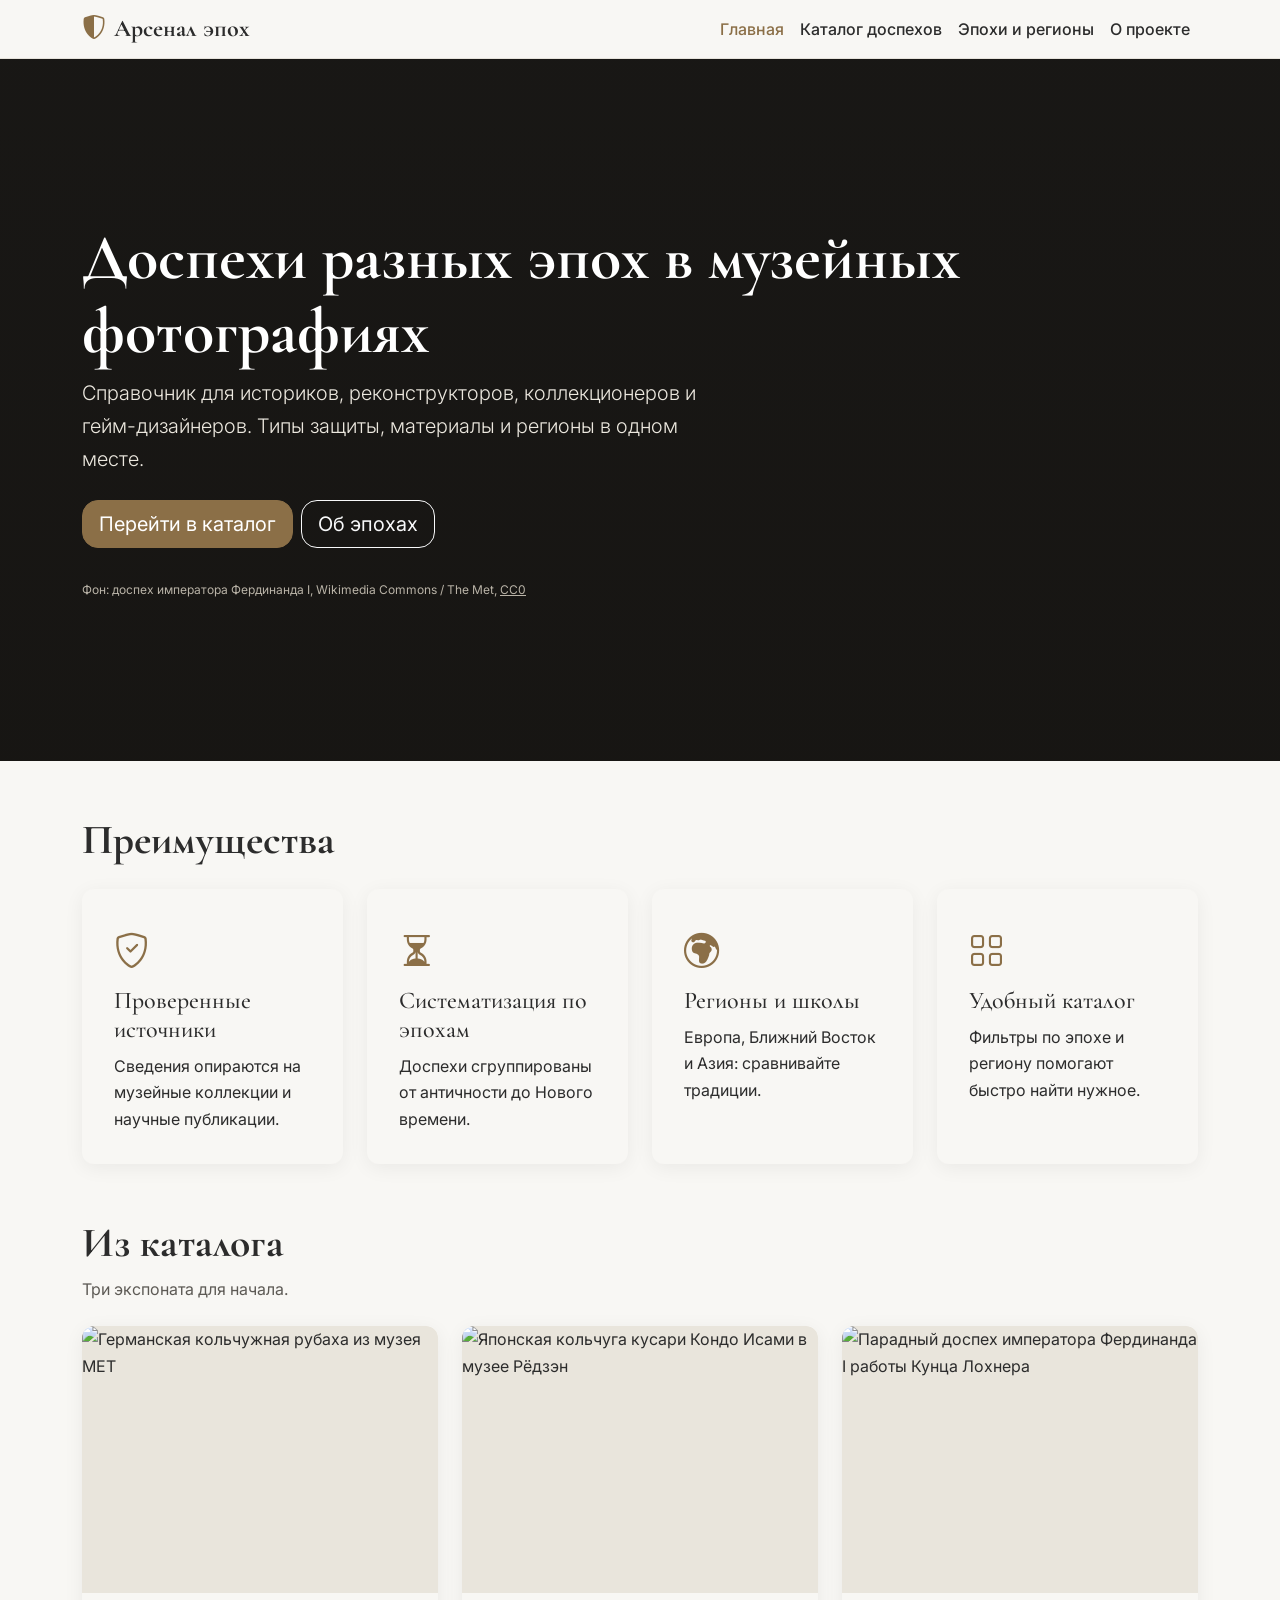
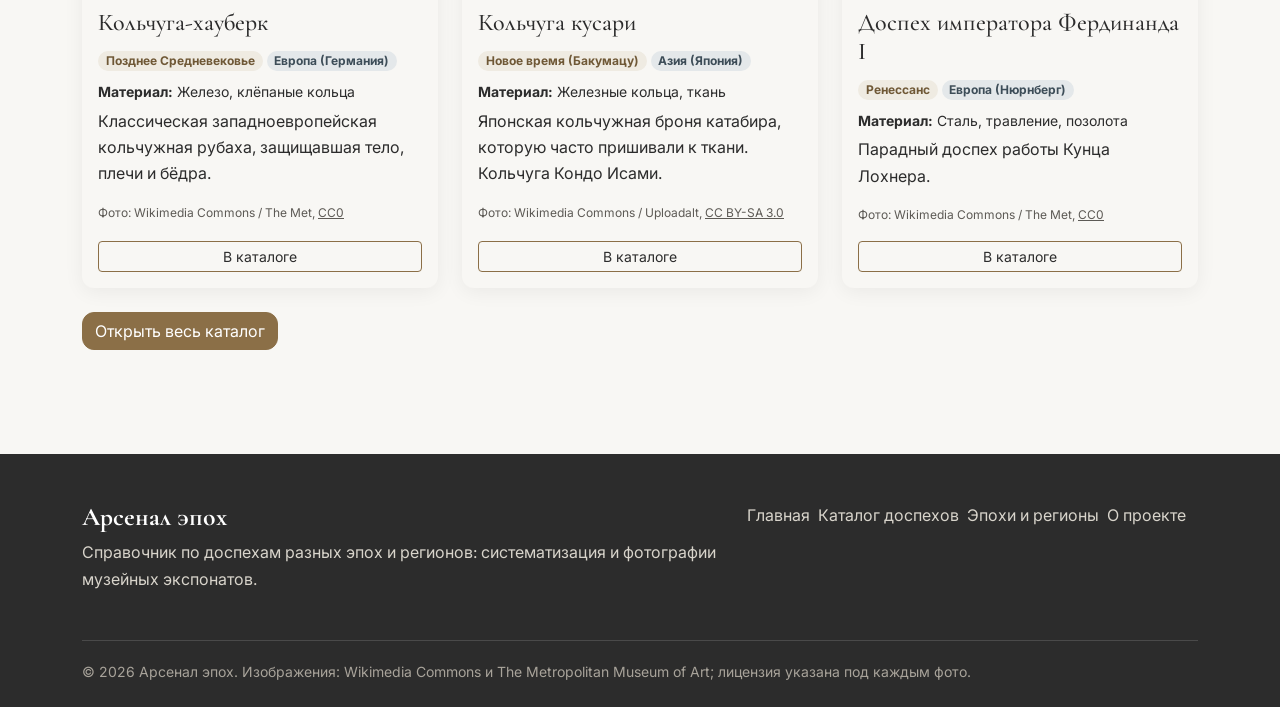
==== index.html @ 5a1cee08 "Initial commit" ====
<!DOCTYPE html>
<html lang="ru">
<head>
<meta charset="UTF-8"><meta name="viewport" content="width=device-width, initial-scale=1">
<title>Арсенал эпох — справочник по историческим доспехам</title>
<meta name="description" content="Справочник по доспехам разных эпох и регионов: каталог, периодизация и фотографии музейных экспонатов.">
<script>document.documentElement.classList.add("js")</script>
<link rel="icon" href="data:image/svg+xml,%3Csvg xmlns='http://www.w3.org/2000/svg' viewBox='0 0 64 64'%3E%3Crect width='64' height='64' rx='14' fill='%238b6f47'/%3E%3Cpath d='M32 10l18 6v14c0 12-8 20-18 24C22 50 14 42 14 30V16z' fill='%23fff'/%3E%3C/svg%3E">
<meta property="og:type" content="website"><meta property="og:locale" content="ru_RU"><meta property="og:site_name" content="Арсенал эпох">
<meta property="og:title" content="Арсенал эпох — справочник по историческим доспехам"><meta property="og:description" content="Справочник по доспехам разных эпох и регионов: каталог, периодизация и фотографии музейных экспонатов.">
<meta property="og:image" content="https://commons.wikimedia.org/wiki/Special:FilePath/Armor_of_Emperor_Ferdinand_I_(1503%E2%80%931564)_MET_96543.jpg?width=1200">
<link href="https://cdn.jsdelivr.net/npm/bootstrap@5.3.3/dist/css/bootstrap.min.css" rel="stylesheet">
<link href="https://cdn.jsdelivr.net/npm/bootstrap-icons@1.11.3/font/bootstrap-icons.css" rel="stylesheet">
<link rel="preconnect" href="https://fonts.googleapis.com"><link rel="preconnect" href="https://fonts.gstatic.com" crossorigin>
<link href="https://fonts.googleapis.com/css2?family=Cormorant+Garamond:wght@600;700&family=Inter:wght@400;500;600&display=swap" rel="stylesheet">
<link href="css/style.css" rel="stylesheet">
</head>
<body>
<a class="skip" href="#main">К содержимому</a>
<header class="sticky-top">
<nav class="navbar navbar-expand-md site-nav" aria-label="Основное меню"><div class="container">
<a class="navbar-brand d-flex align-items-center gap-2" href="index.html"><i class="bi bi-shield-shaded" aria-hidden="true"></i>Арсенал эпох</a>
<button class="navbar-toggler" type="button" data-bs-toggle="collapse" data-bs-target="#nav" aria-controls="nav" aria-expanded="false" aria-label="Открыть меню"><span class="navbar-toggler-icon"></span></button>
<div class="collapse navbar-collapse" id="nav"><ul class="navbar-nav ms-auto"><li class="nav-item"><a class="nav-link active" href="index.html" aria-current="page">Главная</a></li><li class="nav-item"><a class="nav-link" href="catalog.html">Каталог доспехов</a></li><li class="nav-item"><a class="nav-link" href="epochs.html">Эпохи и регионы</a></li><li class="nav-item"><a class="nav-link" href="about.html">О проекте</a></li></ul></div>
</div></nav></header>
<main id="main">

<section class="hero" style="--hero-img:url('https://commons.wikimedia.org/wiki/Special:FilePath/Armor_of_Emperor_Ferdinand_I_(1503%E2%80%931564)_MET_96543.jpg?width=1600')" aria-labelledby="h"><div class="container py-5">
<h1 id="h">Доспехи разных эпох в музейных фотографиях</h1>
<p class="lead mb-4">Справочник для историков, реконструкторов, коллекционеров и гейм-дизайнеров. Типы защиты, материалы и регионы в одном месте.</p>
<a class="btn btn-primary btn-lg me-2 mb-2" href="catalog.html">Перейти в каталог</a><a class="btn btn-outline-light btn-lg mb-2" href="epochs.html">Об эпохах</a>
<p class="credit mt-4 mb-0">Фон: доспех императора Фердинанда I, Wikimedia Commons / The Met, <a href="https://creativecommons.org/publicdomain/zero/1.0/deed.ru" target="_blank" rel="noopener">CC0</a></p></div></section>
<section class="section" aria-labelledby="adv"><div class="container"><h2 id="adv" class="mb-4">Преимущества</h2><div class="row g-4"><div class="col-md-3 reveal"><div class="card armor-card h-100 p-3"><div class="card-body"><i class="bi bi-shield-check icon-box" aria-hidden="true"></i><h3 class="h4 mt-2">Проверенные источники</h3><p class="mb-0">Сведения опираются на музейные коллекции и научные публикации.</p></div></div></div><div class="col-md-3 reveal"><div class="card armor-card h-100 p-3"><div class="card-body"><i class="bi bi-hourglass-split icon-box" aria-hidden="true"></i><h3 class="h4 mt-2">Систематизация по эпохам</h3><p class="mb-0">Доспехи сгруппированы от античности до Нового времени.</p></div></div></div><div class="col-md-3 reveal"><div class="card armor-card h-100 p-3"><div class="card-body"><i class="bi bi-globe-europe-africa icon-box" aria-hidden="true"></i><h3 class="h4 mt-2">Регионы и школы</h3><p class="mb-0">Европа, Ближний Восток и Азия: сравнивайте традиции.</p></div></div></div><div class="col-md-3 reveal"><div class="card armor-card h-100 p-3"><div class="card-body"><i class="bi bi-grid icon-box" aria-hidden="true"></i><h3 class="h4 mt-2">Удобный каталог</h3><p class="mb-0">Фильтры по эпохе и региону помогают быстро найти нужное.</p></div></div></div></div></div></section>
<section class="section pt-0" aria-labelledby="ann"><div class="container"><h2 id="ann">Из каталога</h2><p class="lead-muted mb-4">Три экспоната для начала.</p>
<div class="row row-cols-1 row-cols-md-2 row-cols-lg-3 g-4"><div class="col reveal" data-epoch="late" data-region="europe"><article class="card armor-card h-100">
<img src="https://commons.wikimedia.org/wiki/Special:FilePath/Shirt_of_Mail_MET_DP334282.jpg?width=800" class="card-img-top" alt="Германская кольчужная рубаха из музея МЕТ" loading="lazy">
<div class="card-body d-flex flex-column"><h3 class="h4 card-title">Кольчуга-хауберк</h3>
<div class="mb-2"><span class="badge badge-epoch">Позднее Средневековье</span> <span class="badge badge-region">Европа (Германия)</span></div>
<p class="small mb-1"><strong>Материал:</strong> Железо, клёпаные кольца</p><p class="card-text">Классическая западноевропейская кольчужная рубаха, защищавшая тело, плечи и бёдра.</p>
<p class="credit">Фото: Wikimedia Commons / The Met, <a href="https://creativecommons.org/publicdomain/zero/1.0/deed.ru" target="_blank" rel="noopener">CC0</a></p><a class="btn btn-outline-secondary btn-sm mt-auto" href="catalog.html">В каталоге</a></div></article></div><div class="col reveal" data-epoch="modern" data-region="asia"><article class="card armor-card h-100">
<img src="https://commons.wikimedia.org/wiki/Special:FilePath/Coat_of_mail_of_Kondo_Isami.jpg?width=800" class="card-img-top" alt="Японская кольчуга кусари Кондо Исами в музее Рёдзэн" loading="lazy">
<div class="card-body d-flex flex-column"><h3 class="h4 card-title">Кольчуга кусари</h3>
<div class="mb-2"><span class="badge badge-epoch">Новое время (Бакумацу)</span> <span class="badge badge-region">Азия (Япония)</span></div>
<p class="small mb-1"><strong>Материал:</strong> Железные кольца, ткань</p><p class="card-text">Японская кольчужная броня катабира, которую часто пришивали к ткани. Кольчуга Кондо Исами.</p>
<p class="credit">Фото: Wikimedia Commons / Uploadalt, <a href="https://creativecommons.org/licenses/by-sa/3.0/deed.ru" target="_blank" rel="noopener">CC BY-SA 3.0</a></p><a class="btn btn-outline-secondary btn-sm mt-auto" href="catalog.html">В каталоге</a></div></article></div><div class="col reveal" data-epoch="renaiss" data-region="europe"><article class="card armor-card h-100">
<img src="https://commons.wikimedia.org/wiki/Special:FilePath/Armor_of_Emperor_Ferdinand_I_(1503%E2%80%931564)_MET_96543.jpg?width=800" class="card-img-top" alt="Парадный доспех императора Фердинанда I работы Кунца Лохнера" loading="lazy">
<div class="card-body d-flex flex-column"><h3 class="h4 card-title">Доспех императора Фердинанда I</h3>
<div class="mb-2"><span class="badge badge-epoch">Ренессанс</span> <span class="badge badge-region">Европа (Нюрнберг)</span></div>
<p class="small mb-1"><strong>Материал:</strong> Сталь, травление, позолота</p><p class="card-text">Парадный доспех работы Кунца Лохнера.</p>
<p class="credit">Фото: Wikimedia Commons / The Met, <a href="https://creativecommons.org/publicdomain/zero/1.0/deed.ru" target="_blank" rel="noopener">CC0</a></p><a class="btn btn-outline-secondary btn-sm mt-auto" href="catalog.html">В каталоге</a></div></article></div></div>
<a class="btn btn-primary mt-4" href="catalog.html">Открыть весь каталог</a></div></section>
</main>
<footer class="site-footer"><div class="container">
<div class="row g-4"><div class="col-md-7"><h2>Арсенал эпох</h2><p>Справочник по доспехам разных эпох и регионов: систематизация и фотографии музейных экспонатов.</p></div>
<div class="col-md-5"><nav aria-label="Меню в подвале"><ul class="list-inline"><li class="list-inline-item"><a href="index.html">Главная</a></li><li class="list-inline-item"><a href="catalog.html">Каталог доспехов</a></li><li class="list-inline-item"><a href="epochs.html">Эпохи и регионы</a></li><li class="list-inline-item"><a href="about.html">О проекте</a></li></ul></nav></div></div>
<p class="copyright mb-0">© 2026 Арсенал эпох. Изображения: Wikimedia Commons и The Metropolitan Museum of Art; лицензия указана под каждым фото.</p>
</div></footer>
<button type="button" class="back-to-top" id="toTop"><i class="bi bi-arrow-up" aria-hidden="true"></i><span>Наверх</span></button>
<script src="https://cdn.jsdelivr.net/npm/bootstrap@5.3.3/dist/js/bootstrap.bundle.min.js"></script>
<script src="js/main.js"></script>
</body>
</html>
---- css/style.css ----
/* ===== Bootstrap variables override ===== */
:root{
--bs-body-bg:#f8f7f4;--bs-body-color:#2c2c2c;--bs-primary:#8b6f47;--bs-primary-rgb:139,111,71;
--bs-link-color:#6f5836;--bs-link-hover-color:#8b6f47;--bs-border-radius:.75rem;--bs-border-radius-lg:1rem;
--bs-body-font-family:'Inter',system-ui,sans-serif;--bs-secondary-color:#5d5a55;
--font-head:'Cormorant Garamond',Georgia,serif;--bronze-dark:#6f5836}
.btn-primary{--bs-btn-bg:#8b6f47;--bs-btn-border-color:#8b6f47;--bs-btn-hover-bg:#6f5836;--bs-btn-hover-border-color:#6f5836;--bs-btn-active-bg:#5e4a2d;--bs-btn-active-border-color:#5e4a2d;--bs-btn-disabled-bg:#8b6f47}
.btn-outline-secondary{--bs-btn-color:#2c2c2c;--bs-btn-border-color:#8b6f47;--bs-btn-hover-bg:#8b6f47;--bs-btn-hover-border-color:#8b6f47;--bs-btn-hover-color:#fff}

/* ===== Global ===== */
body{line-height:1.65}
h1,h2,h3,.h1,.h2,.h3,.navbar-brand,.modal-title{font-family:var(--font-head);font-weight:700;line-height:1.15}
h1{font-size:clamp(2.4rem,6vw,4rem)}h2{font-size:clamp(1.9rem,4vw,2.6rem)}
.section{padding:3.5rem 0}
.lead-muted{color:var(--bs-secondary-color);max-width:60ch}
:focus-visible{outline:3px solid var(--bs-primary)!important;outline-offset:2px}
.skip{position:absolute;left:-999px;top:0;z-index:2000;background:#2c2c2c;color:#fff;padding:.6rem 1rem}.skip:focus{left:0}

/* ===== Navbar ===== */
.site-nav{background:rgba(248,247,244,.95);backdrop-filter:blur(8px);border-bottom:1px solid #e6e2da}
.navbar-brand{font-size:1.5rem;color:#2c2c2c}.navbar-brand i{color:var(--bs-primary)}
.site-nav .nav-link{color:#2c2c2c;font-weight:500}
.site-nav .nav-link:hover,.site-nav .nav-link.active{color:var(--bs-primary)}

/* ===== Footer ===== */
.site-footer{background:#2c2c2c;color:#d8d4cb;padding:3rem 0 1.5rem;margin-top:3rem}
.site-footer h2{color:#fff;font-size:1.6rem}.site-footer a{color:#d8d4cb;text-decoration:none}.site-footer a:hover{color:#fff;text-decoration:underline}
.site-footer .copyright{border-top:1px solid #4a4a4a;margin-top:2rem;padding-top:1.2rem;font-size:.875rem;color:#a8a39a}

/* ===== Components ===== */
.armor-card{border:0;box-shadow:0 4px 20px rgba(0,0,0,.06);transition:transform .2s ease,box-shadow .2s ease;overflow:hidden}
.armor-card:hover{transform:translateY(-4px);box-shadow:0 10px 30px rgba(0,0,0,.12)}
.armor-card .card-img-top{aspect-ratio:4/3;object-fit:cover;object-position:center 20%;background:#e9e5dc}
.credit{font-size:.75rem;color:var(--bs-secondary-color)}
.credit a{color:inherit;text-decoration:underline}
.badge.badge-epoch{background:#efebe2;color:var(--bronze-dark)}
.badge.badge-region{background:#e4e8ea;color:#3d4d58}
.icon-box{font-size:2.2rem;color:var(--bs-primary)}
.js .reveal{opacity:0;transform:translateY(20px);transition:opacity .7s,transform .7s}
.js .reveal.visible{opacity:1;transform:none}
[hidden]{display:none!important}
.modal-content{background:#fbfaf7;border:0;border-radius:var(--bs-border-radius-lg)}
.modal-header{border-bottom:1px solid #e6e2da}.modal-title{font-size:1.8rem;color:var(--bronze-dark)}
.modal-footer{border-top:1px solid #e6e2da}
.modal-img{width:100%;max-height:360px;object-fit:cover;object-position:center 20%;border-radius:var(--bs-border-radius)}
@media (prefers-reduced-motion:reduce){.js .reveal{opacity:1;transform:none;transition:none}.armor-card{transition:none}.back-to-top{transition:none}html{scroll-behavior:auto!important}}

/* ===== Page: Index ===== */
.hero{color:#fff;min-height:78vh;display:flex;align-items:center;background:linear-gradient(rgba(20,18,15,.68),rgba(20,18,15,.78)),var(--hero-img) center 20%/cover #222}
.hero p.lead{max-width:55ch;color:#ece8df}.hero .credit{color:#b9b3a7}

/* ===== Page: Catalog ===== */
.empty{display:none}

/* ===== Page: Epochs ===== */
.epochs-table{background:#fff;border-radius:var(--bs-border-radius);overflow:hidden;box-shadow:0 4px 20px rgba(0,0,0,.06)}
.epochs-table thead th{background:#efebe2;white-space:nowrap}
.epochs-table td,.epochs-table th{padding:1rem 1.1rem}

/* ===== Page: About ===== */
.prose{max-width:68ch}

/* ===== Back to top ===== */
.back-to-top{position:fixed;right:max(1rem,env(safe-area-inset-right));bottom:max(1rem,env(safe-area-inset-bottom));z-index:1030;display:inline-flex;align-items:center;gap:.4rem;
background:var(--bronze-dark);color:#fff;border:0;border-radius:999px;padding:.65rem 1.1rem;font-weight:600;font-size:.95rem;box-shadow:0 6px 20px rgba(0,0,0,.25);
opacity:0;visibility:hidden;transform:translateY(10px);transition:opacity .25s,transform .25s,visibility .25s,background .2s}
.back-to-top.show{opacity:1;visibility:visible;transform:none}
.back-to-top:hover{background:#5e4a2d}
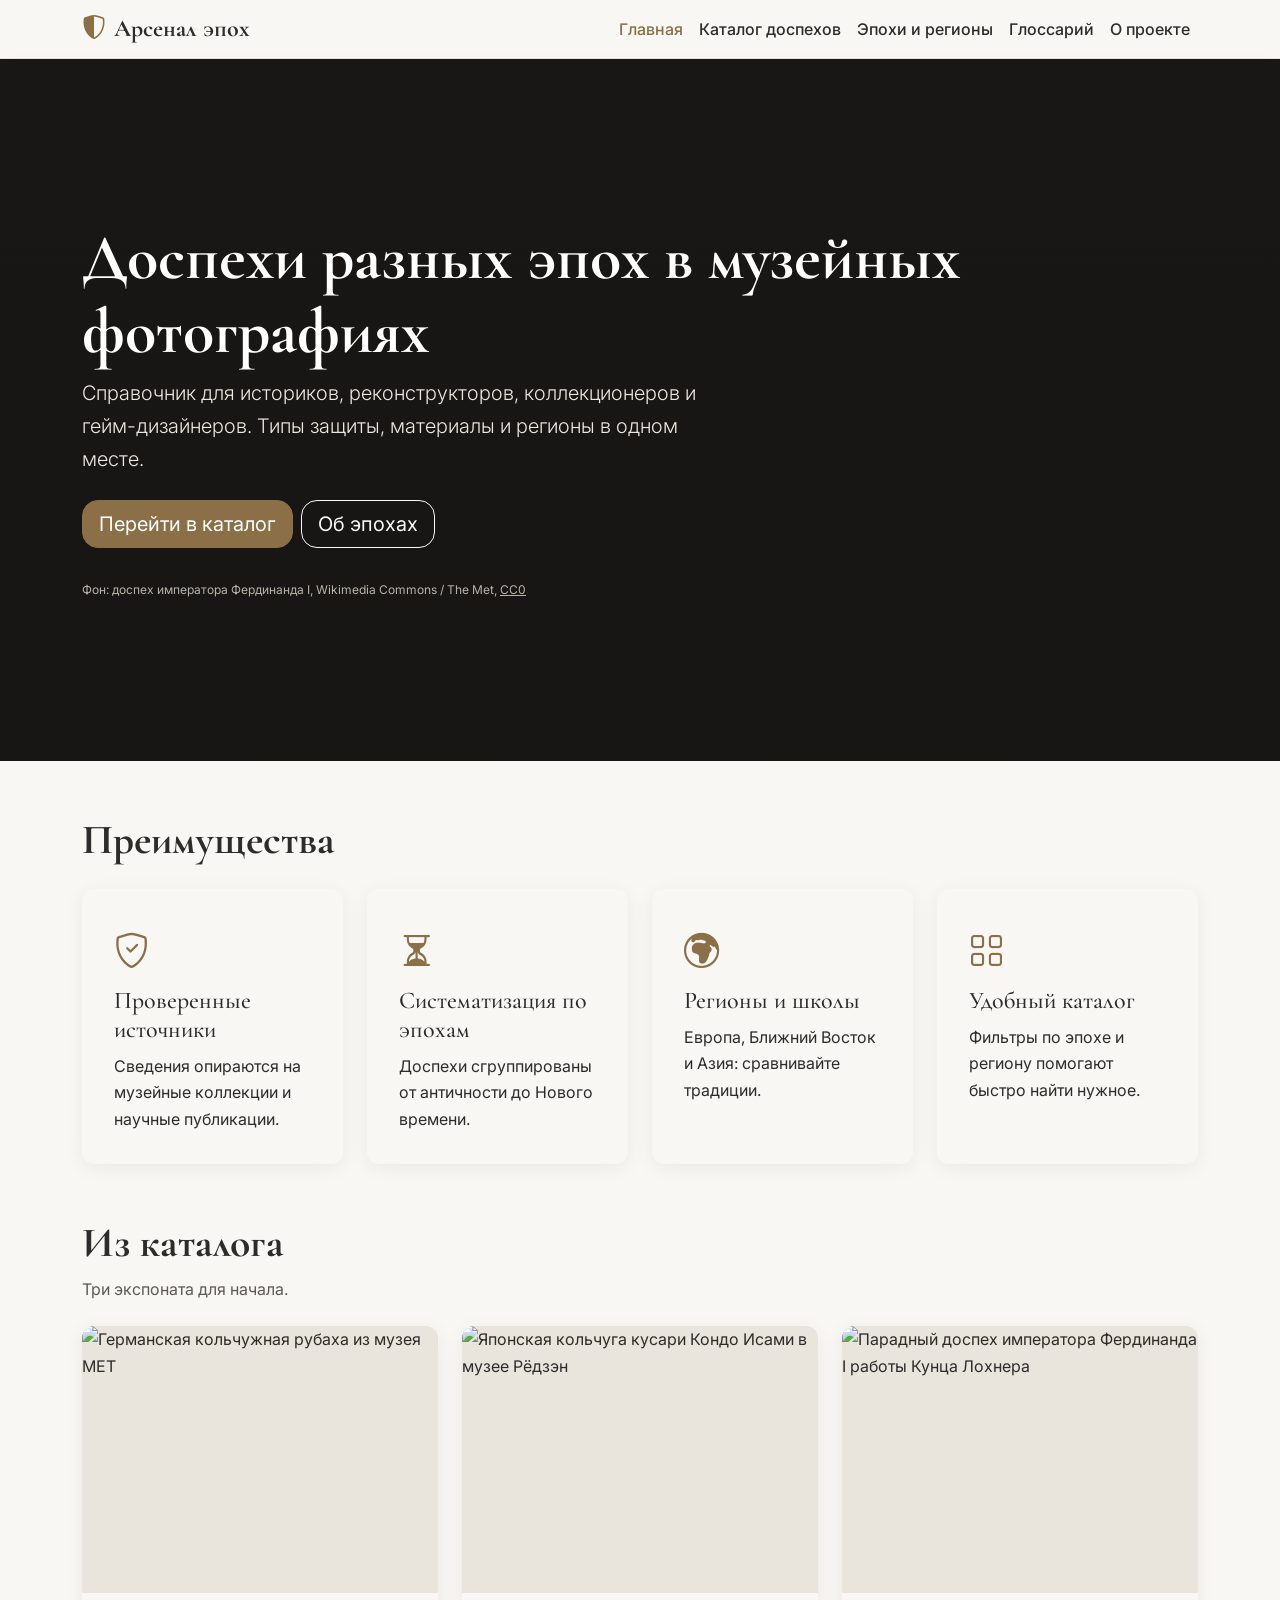
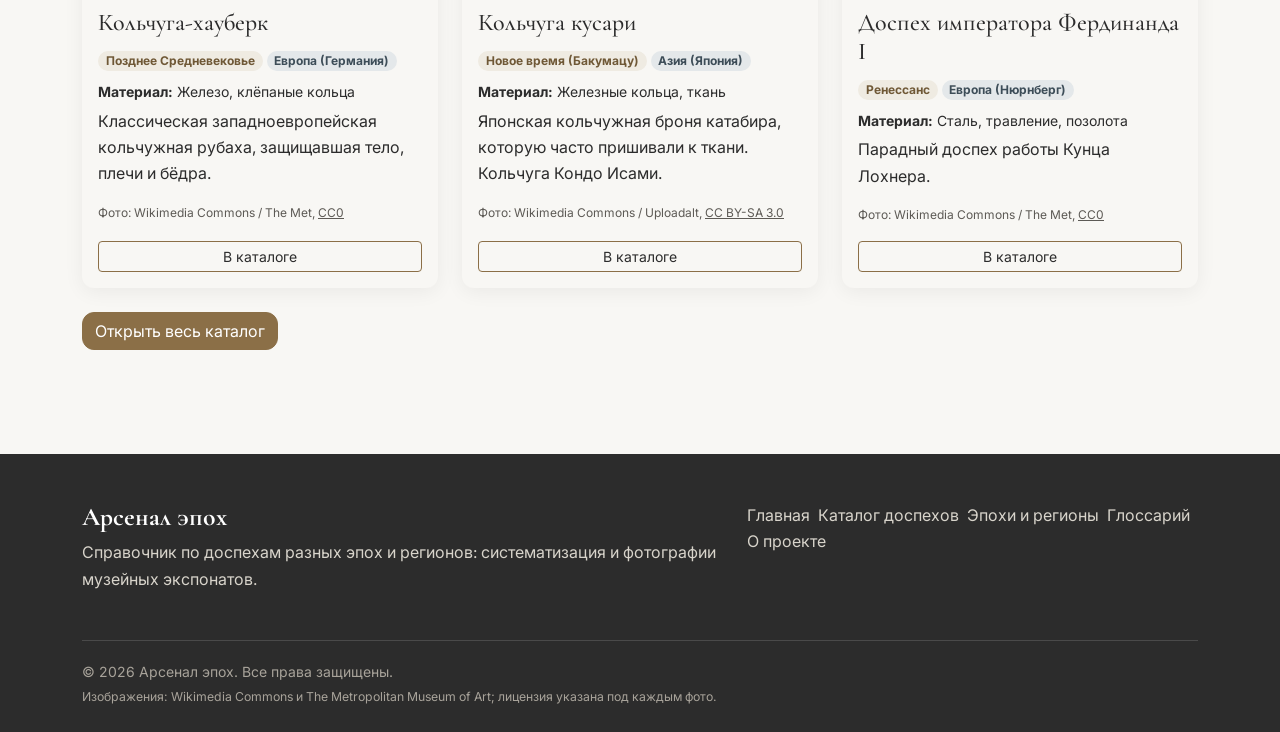
==== commit f3a8ded7: "Добавил глоссарий" ====
--- a/index.html
+++ b/index.html
@@ -21,7 +21,7 @@
 <nav class="navbar navbar-expand-md site-nav" aria-label="Основное меню"><div class="container">
 <a class="navbar-brand d-flex align-items-center gap-2" href="index.html"><i class="bi bi-shield-shaded" aria-hidden="true"></i>Арсенал эпох</a>
 <button class="navbar-toggler" type="button" data-bs-toggle="collapse" data-bs-target="#nav" aria-controls="nav" aria-expanded="false" aria-label="Открыть меню"><span class="navbar-toggler-icon"></span></button>
-<div class="collapse navbar-collapse" id="nav"><ul class="navbar-nav ms-auto"><li class="nav-item"><a class="nav-link active" href="index.html" aria-current="page">Главная</a></li><li class="nav-item"><a class="nav-link" href="catalog.html">Каталог доспехов</a></li><li class="nav-item"><a class="nav-link" href="epochs.html">Эпохи и регионы</a></li><li class="nav-item"><a class="nav-link" href="about.html">О проекте</a></li></ul></div>
+<div class="collapse navbar-collapse" id="nav"><ul class="navbar-nav ms-auto"><li class="nav-item"><a class="nav-link active" href="index.html" aria-current="page">Главная</a></li><li class="nav-item"><a class="nav-link" href="catalog.html">Каталог доспехов</a></li><li class="nav-item"><a class="nav-link" href="epochs.html">Эпохи и регионы</a></li><li class="nav-item"><a class="nav-link" href="glossary.html">Глоссарий</a></li><li class="nav-item"><a class="nav-link" href="about.html">О проекте</a></li></ul></div>
 </div></nav></header>
 <main id="main">
 
@@ -52,8 +52,8 @@
 </main>
 <footer class="site-footer"><div class="container">
 <div class="row g-4"><div class="col-md-7"><h2>Арсенал эпох</h2><p>Справочник по доспехам разных эпох и регионов: систематизация и фотографии музейных экспонатов.</p></div>
-<div class="col-md-5"><nav aria-label="Меню в подвале"><ul class="list-inline"><li class="list-inline-item"><a href="index.html">Главная</a></li><li class="list-inline-item"><a href="catalog.html">Каталог доспехов</a></li><li class="list-inline-item"><a href="epochs.html">Эпохи и регионы</a></li><li class="list-inline-item"><a href="about.html">О проекте</a></li></ul></nav></div></div>
-<p class="copyright mb-0">© 2026 Арсенал эпох. Изображения: Wikimedia Commons и The Metropolitan Museum of Art; лицензия указана под каждым фото.</p>
+<div class="col-md-5"><nav aria-label="Меню в подвале"><ul class="list-inline"><li class="list-inline-item"><a href="index.html">Главная</a></li><li class="list-inline-item"><a href="catalog.html">Каталог доспехов</a></li><li class="list-inline-item"><a href="epochs.html">Эпохи и регионы</a></li><li class="list-inline-item"><a href="glossary.html">Глоссарий</a></li><li class="list-inline-item"><a href="about.html">О проекте</a></li></ul></nav></div></div>
+<div class="copyright"><p class="mb-1">© 2026 Арсенал эпох. Все права защищены.</p><p class="small mb-0">Изображения: Wikimedia Commons и The Metropolitan Museum of Art; лицензия указана под каждым фото.</p></div>
 </div></footer>
 <button type="button" class="back-to-top" id="toTop"><i class="bi bi-arrow-up" aria-hidden="true"></i><span>Наверх</span></button>
 <script src="https://cdn.jsdelivr.net/npm/bootstrap@5.3.3/dist/js/bootstrap.bundle.min.js"></script>
--- a/css/style.css
+++ b/css/style.css
@@ -66,3 +66,13 @@
 opacity:0;visibility:hidden;transform:translateY(10px);transition:opacity .25s,transform .25s,visibility .25s,background .2s}
 .back-to-top.show{opacity:1;visibility:visible;transform:none}
 .back-to-top:hover{background:#5e4a2d}
+
+/* ===== Page: Glossary ===== */
+.accordion{--bs-accordion-bg:#fff;--bs-accordion-border-color:#e6e2da;--bs-accordion-active-bg:#efebe2;--bs-accordion-active-color:#6f5836;
+--bs-accordion-btn-focus-border-color:#8b6f47;--bs-accordion-btn-focus-box-shadow:0 0 0 .2rem rgba(139,111,71,.25);
+--bs-accordion-btn-active-icon:url("data:image/svg+xml,%3Csvg xmlns='http://www.w3.org/2000/svg' viewBox='0 0 16 16' fill='%236f5836'%3E%3Cpath fill-rule='evenodd' d='M1.646 4.646a.5.5 0 0 1 .708 0L8 10.293l5.646-5.647a.5.5 0 0 1 .708.708l-6 6a.5.5 0 0 1-.708 0l-6-6a.5.5 0 0 1 0-.708z'/%3E%3C/svg%3E")}
+.accordion-button{font-family:var(--font-head);font-size:1.35rem;font-weight:700}
+.gl-group{scroll-margin-top:5rem;margin-bottom:1.5rem}
+.gl-letter{font-size:2rem;color:var(--bronze-dark);border-bottom:1px solid #e6e2da;padding-bottom:.3rem;margin-bottom:1rem}
+.gl-letters a{display:inline-block;min-width:2.3rem;text-align:center;padding:.3rem .5rem;margin:0 .25rem .4rem 0;border:1px solid #e6e2da;border-radius:.5rem;background:#fff;color:var(--bronze-dark);font-weight:600;text-decoration:none}
+.gl-letters a:hover{background:var(--bs-primary);border-color:var(--bs-primary);color:#fff}
